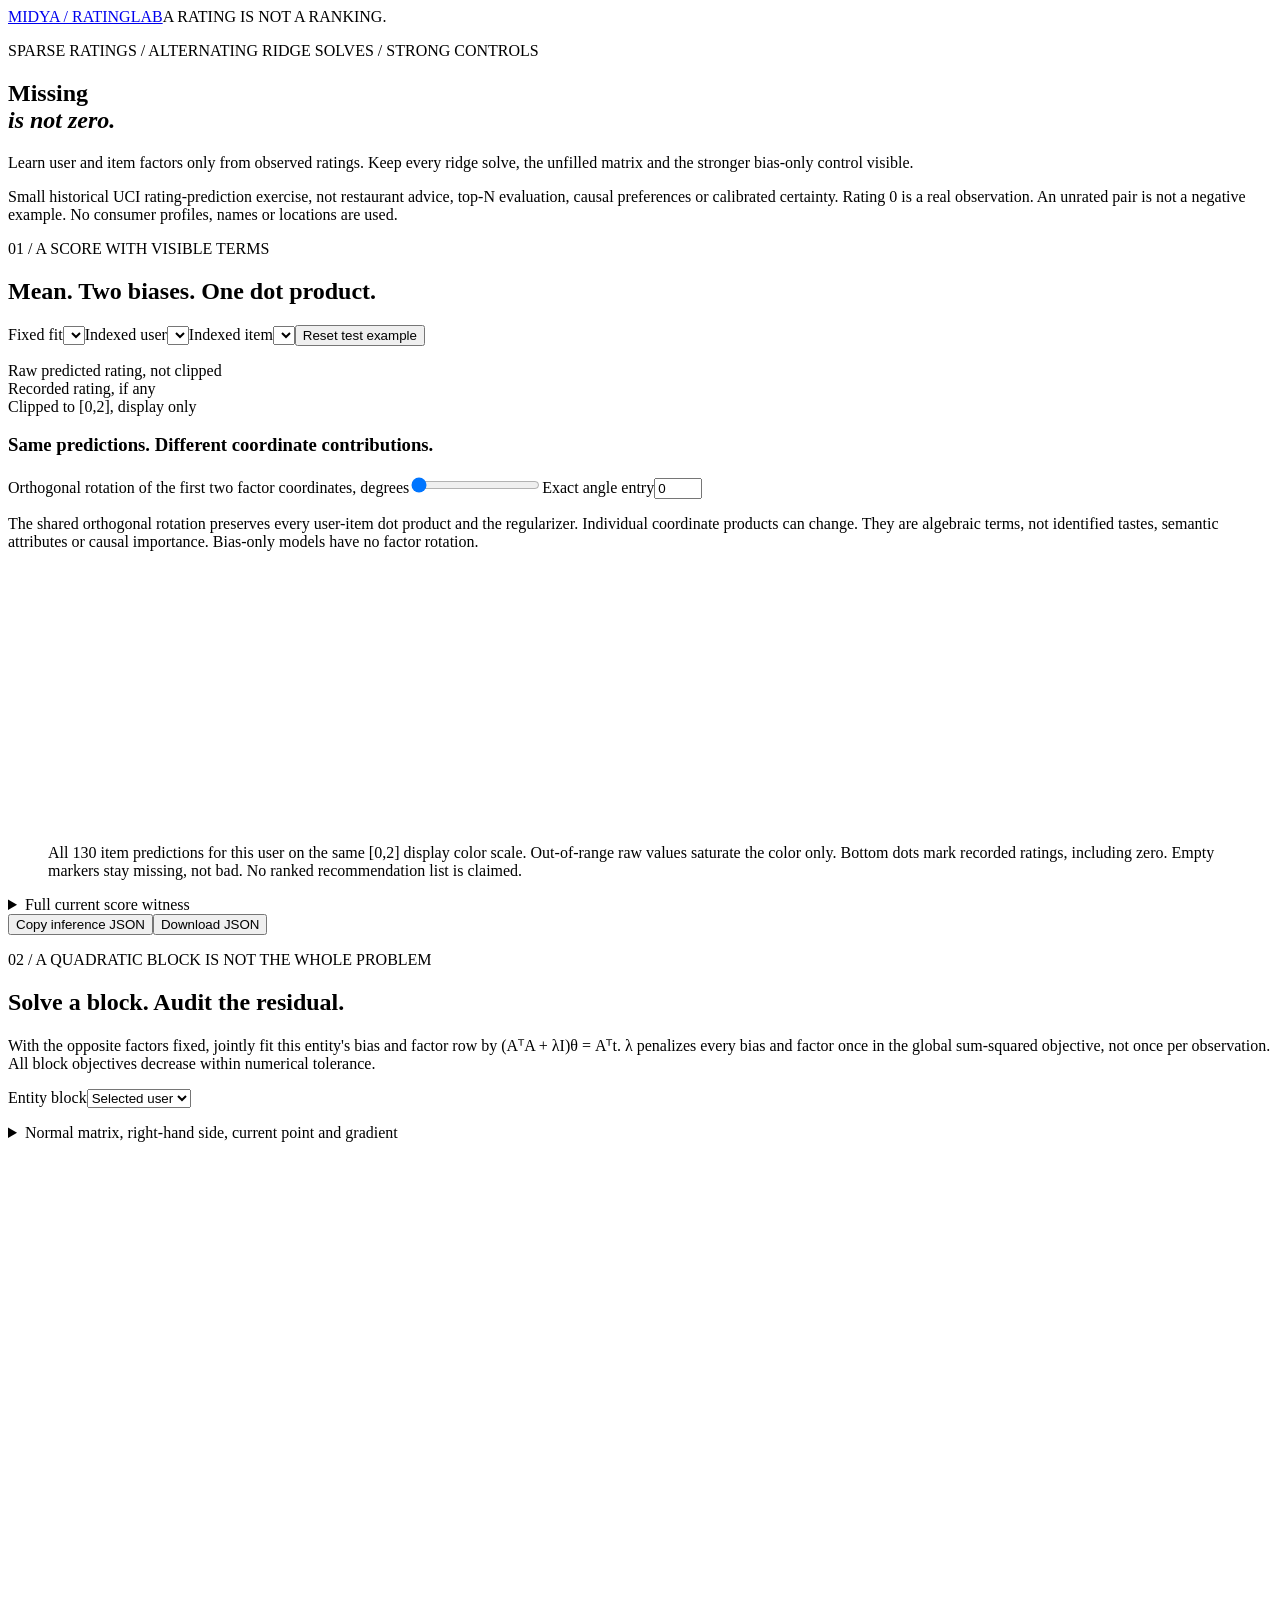
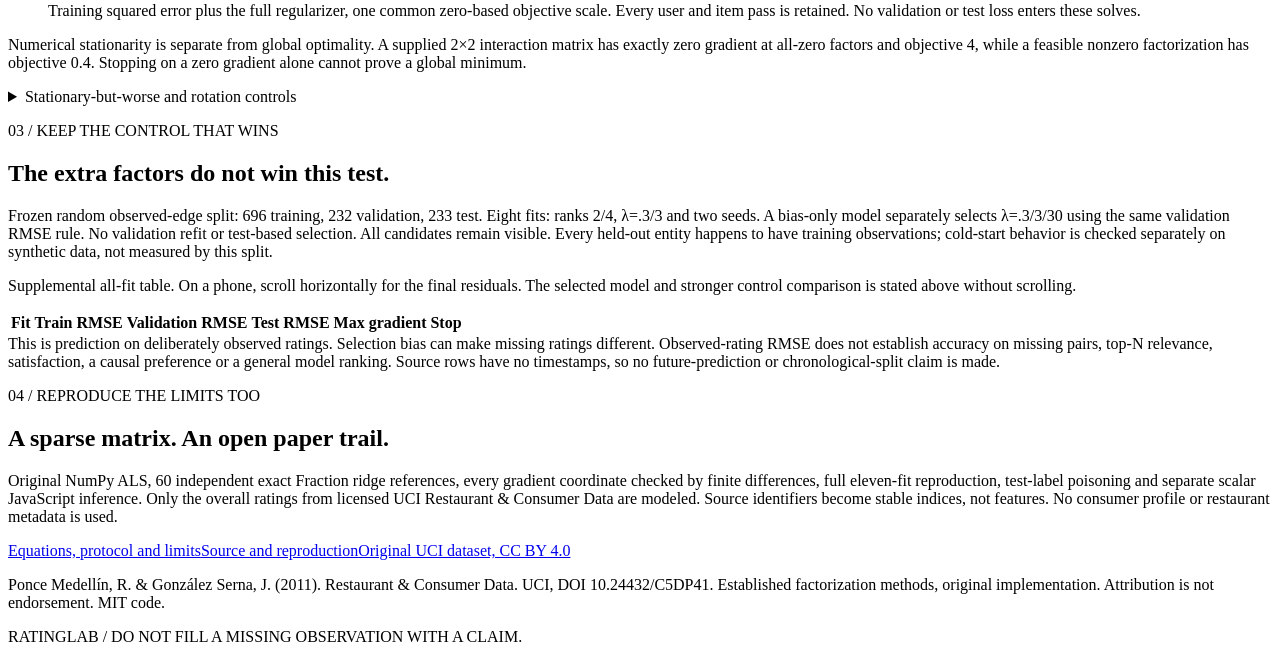
==== docs/index.html @ c246229a "Rename 27-index.html to index.html" ====
<!doctype html><html lang="en"><head><meta charset="utf-8"><meta name="viewport" content="width=device-width,initial-scale=1"><meta name="description" content="Observed-only explicit-rating factorization with exact ridge subproblems, visible residuals and a bias-only model that wins."><title>RatingLab - Missing is not zero.</title><link rel="stylesheet" href="style.css"></head><body><header><a href="https://github.com/midya8/ratinglab">MIDYA / RATINGLAB</a><span>A RATING IS NOT A RANKING.</span></header><main><section class="hero"><p class="eyebrow">SPARSE RATINGS / ALTERNATING RIDGE SOLVES / STRONG CONTROLS</p><h1>Missing<br><em>is not zero.</em></h1><p class="lede">Learn user and item factors only from observed ratings. Keep every ridge solve, the unfilled matrix and the stronger bias-only control visible.</p><aside>Small historical UCI rating-prediction exercise, not restaurant advice, top-N evaluation, causal preferences or calibrated certainty. Rating 0 is a real observation. An unrated pair is not a negative example. No consumer profiles, names or locations are used.</aside></section>
<section><p class="eyebrow">01 / A SCORE WITH VISIBLE TERMS</p><h2>Mean. Two biases. One dot product.</h2><div class="controls"><label>Fixed fit<select id="model"></select></label><label>Indexed user<select id="user"></select></label><label>Indexed item<select id="item"></select></label><button id="reset">Reset test example</button></div><p id="pair-state"></p><div class="stats"><div><strong id="score"></strong><span>Raw predicted rating, not clipped</span></div><div><strong id="observed"></strong><span>Recorded rating, if any</span></div><div><strong id="range"></strong><span>Clipped to [0,2], display only</span></div></div><div id="terms" class="terms"></div><p id="error" role="alert"></p><h3>Same predictions. Different coordinate contributions.</h3><label>Orthogonal rotation of the first two factor coordinates, degrees<input id="rotation" type="range" min="0" max="90" step="1" value="0"></label><label>Exact angle entry<input id="angle" type="number" min="0" max="90" step="1" value="0"></label><p id="rotation-state"></p><aside>The shared orthogonal rotation preserves every user-item dot product and the regularizer. Individual coordinate products can change. They are algebraic terms, not identified tastes, semantic attributes or causal importance. Bias-only models have no factor rotation.</aside><p id="row-summary" class="chart-summary"></p><figure><svg id="row" viewBox="0 0 780 180" role="img" aria-label="Selected user's 130 item scores and observed rating markers"></svg><figcaption>All 130 item predictions for this user on the same [0,2] display color scale. Out-of-range raw values saturate the color only. Bottom dots mark recorded ratings, including zero. Empty markers stay missing, not bad. No ranked recommendation list is claimed.</figcaption></figure><details><summary>Full current score witness</summary><pre id="witness"></pre></details><div class="controls"><button id="copy">Copy inference JSON</button><button id="download">Download JSON</button></div><p id="copy-status" aria-live="polite"></p></section>
<section><p class="eyebrow">02 / A QUADRATIC BLOCK IS NOT THE WHOLE PROBLEM</p><h2>Solve a block. Audit the residual.</h2><p>With the opposite factors fixed, jointly fit this entity's bias and factor row by (AᵀA + λI)θ = Aᵀt. λ penalizes every bias and factor once in the global sum-squared objective, not once per observation. All block objectives decrease within numerical tolerance.</p><label>Entity block<select id="side"><option value="user">Selected user</option><option value="item">Selected item</option></select></label><p id="normal-state"></p><details><summary>Normal matrix, right-hand side, current point and gradient</summary><pre id="normal"></pre></details><p id="history-summary" class="chart-summary"></p><figure><svg id="history" viewBox="0 0 780 290" role="img" aria-label="Full training objective after every user and item pass"></svg><figcaption>Training squared error plus the full regularizer, one common zero-based objective scale. Every user and item pass is retained. No validation or test loss enters these solves.</figcaption></figure><aside id="status"></aside><p>Numerical stationarity is separate from global optimality. A supplied 2×2 interaction matrix has exactly zero gradient at all-zero factors and objective 4, while a feasible nonzero factorization has objective 0.4. Stopping on a zero gradient alone cannot prove a global minimum.</p><details><summary>Stationary-but-worse and rotation controls</summary><pre id="controls"></pre></details></section>
<section><p class="eyebrow">03 / KEEP THE CONTROL THAT WINS</p><h2>The extra factors do not win this test.</h2><p id="comparison"></p><p>Frozen random observed-edge split: 696 training, 232 validation, 233 test. Eight fits: ranks 2/4, λ=.3/3 and two seeds. A bias-only model separately selects λ=.3/3/30 using the same validation RMSE rule. No validation refit or test-based selection. All candidates remain visible. Every held-out entity happens to have training observations; cold-start behavior is checked separately on synthetic data, not measured by this split.</p><p class="caption">Supplemental all-fit table. On a phone, scroll horizontally for the final residuals. The selected model and stronger control comparison is stated above without scrolling.</p><div class="table-wrap" tabindex="0" role="region" aria-label="All eleven fits, horizontally scrollable"><table><thead><tr><th>Fit</th><th>Train RMSE</th><th>Validation RMSE</th><th>Test RMSE</th><th>Max gradient</th><th>Stop</th></tr></thead><tbody id="results"></tbody></table></div><aside>This is prediction on deliberately observed ratings. Selection bias can make missing ratings different. Observed-rating RMSE does not establish accuracy on missing pairs, top-N relevance, satisfaction, a causal preference or a general model ranking. Source rows have no timestamps, so no future-prediction or chronological-split claim is made.</aside></section>
<section><p class="eyebrow">04 / REPRODUCE THE LIMITS TOO</p><h2>A sparse matrix. An open paper trail.</h2><p>Original NumPy ALS, 60 independent exact Fraction ridge references, every gradient coordinate checked by finite differences, full eleven-fit reproduction, test-label poisoning and separate scalar JavaScript inference. Only the overall ratings from licensed UCI Restaurant & Consumer Data are modeled. Source identifiers become stable indices, not features. No consumer profile or restaurant metadata is used.</p><nav><a href="https://github.com/midya8/ratinglab/blob/main/METHOD.md">Equations, protocol and limits</a><a href="https://github.com/midya8/ratinglab">Source and reproduction</a><a href="https://archive.ics.uci.edu/dataset/232/restaurant+consumer+data">Original UCI dataset, CC BY 4.0</a></nav><p class="caption">Ponce Medellín, R. & González Serna, J. (2011). Restaurant & Consumer Data. UCI, DOI 10.24432/C5DP41. Established factorization methods, original implementation. Attribution is not endorsement. MIT code.</p></section></main><footer>RATINGLAB / DO NOT FILL A MISSING OBSERVATION WITH A CLAIM.</footer><script src="data.js"></script><script src="inference.js"></script><script src="app.js"></script></body></html>
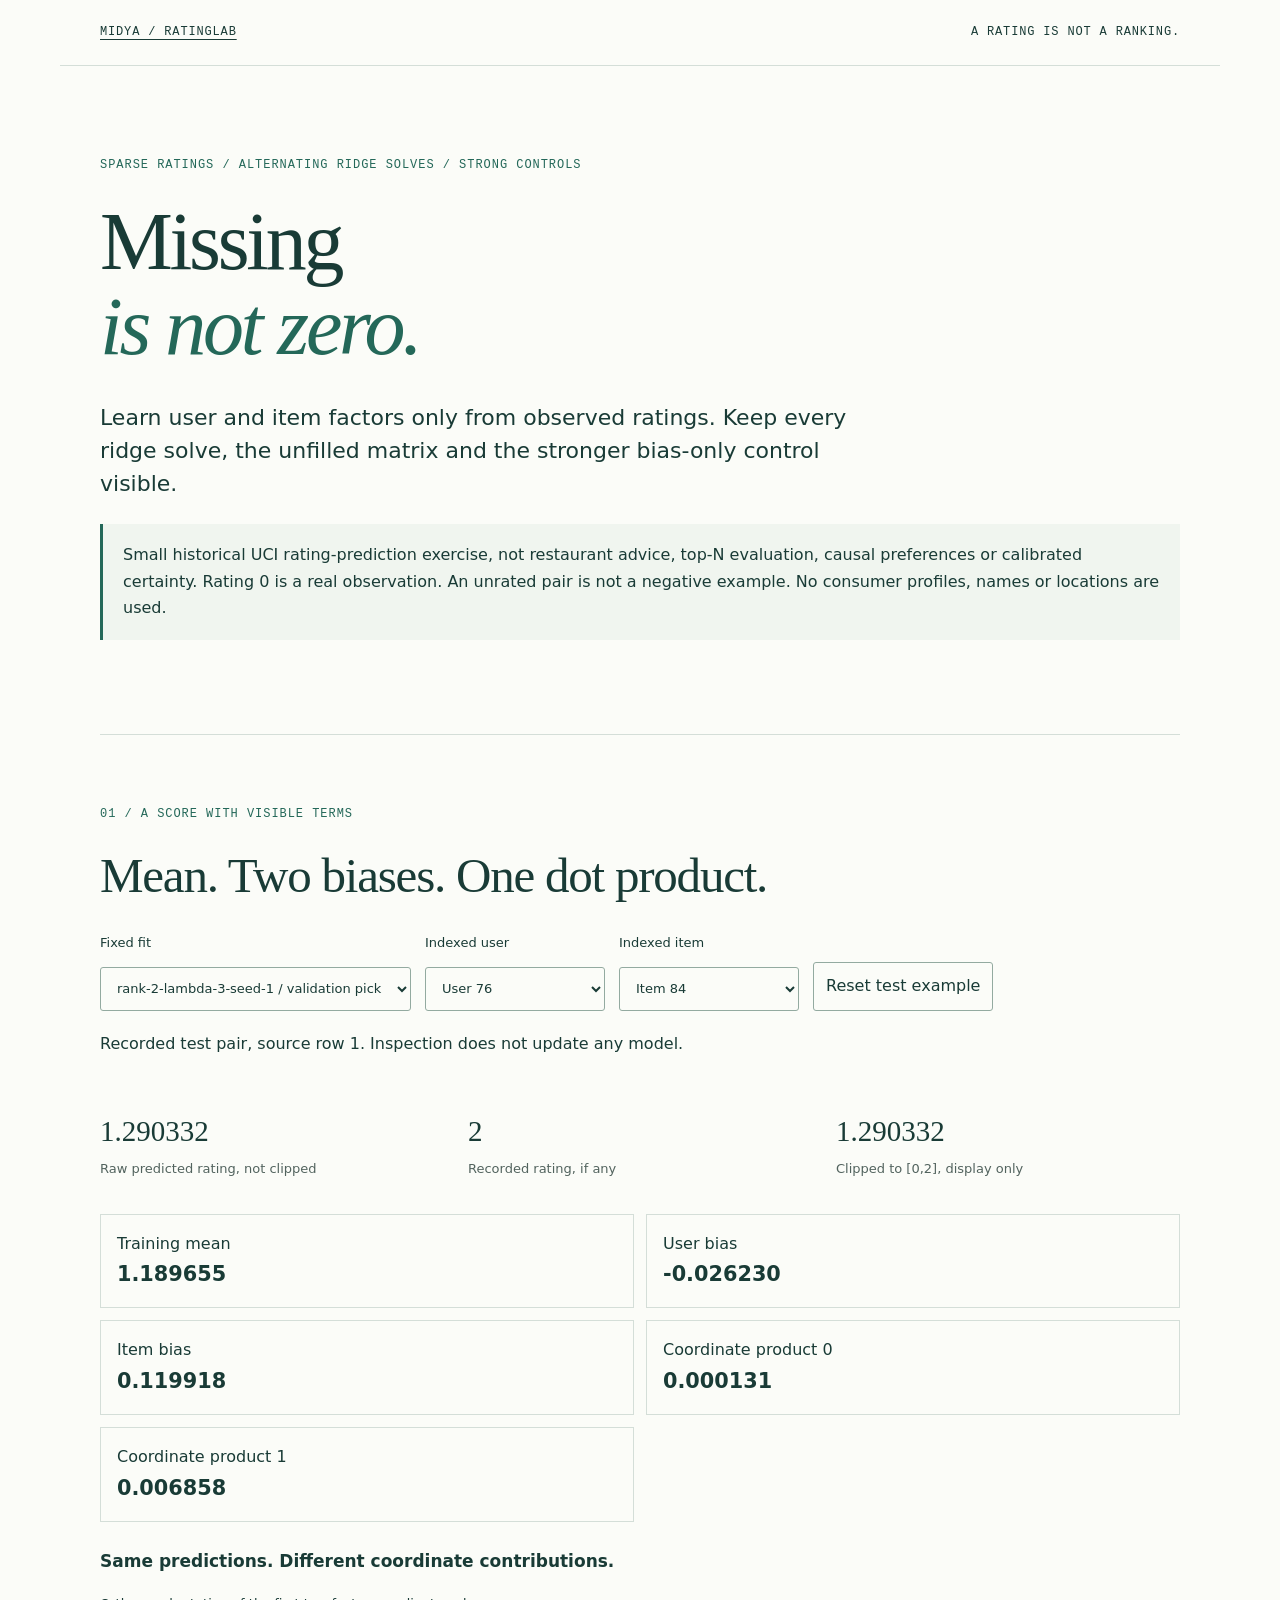
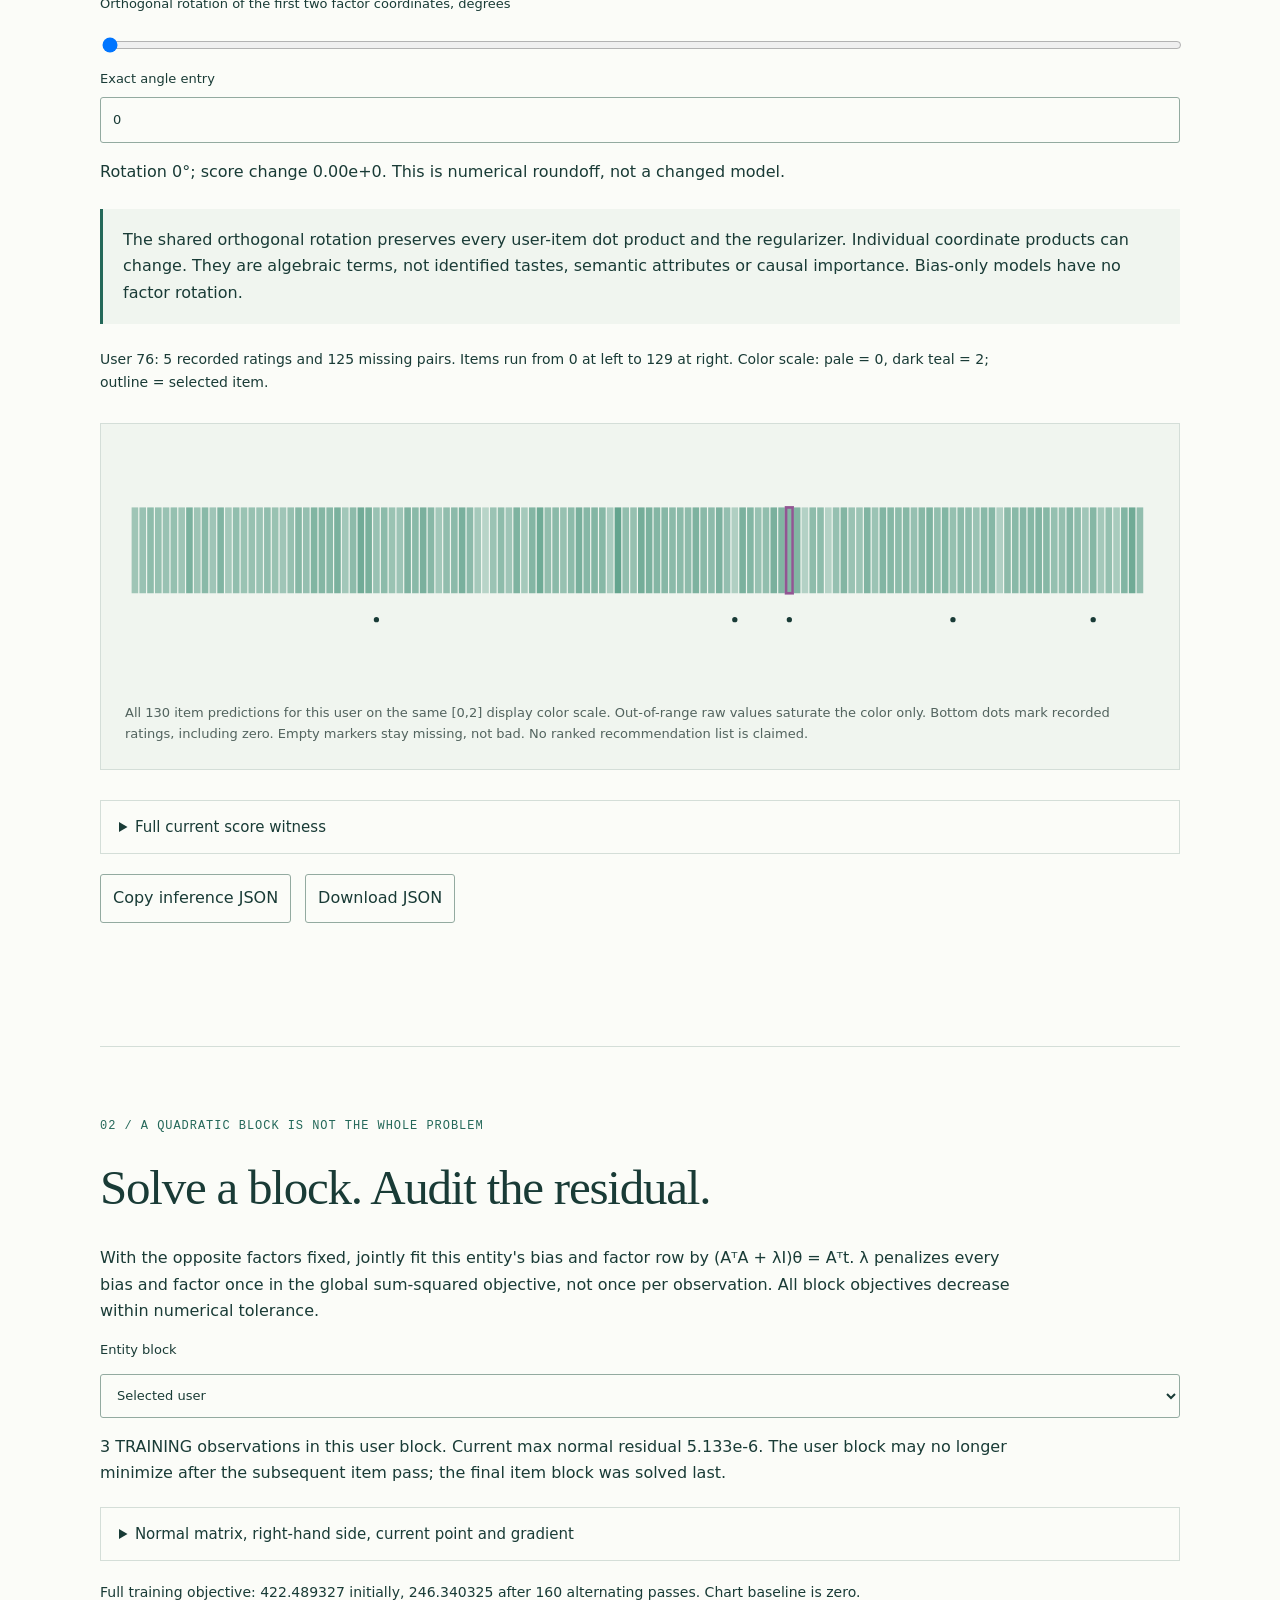
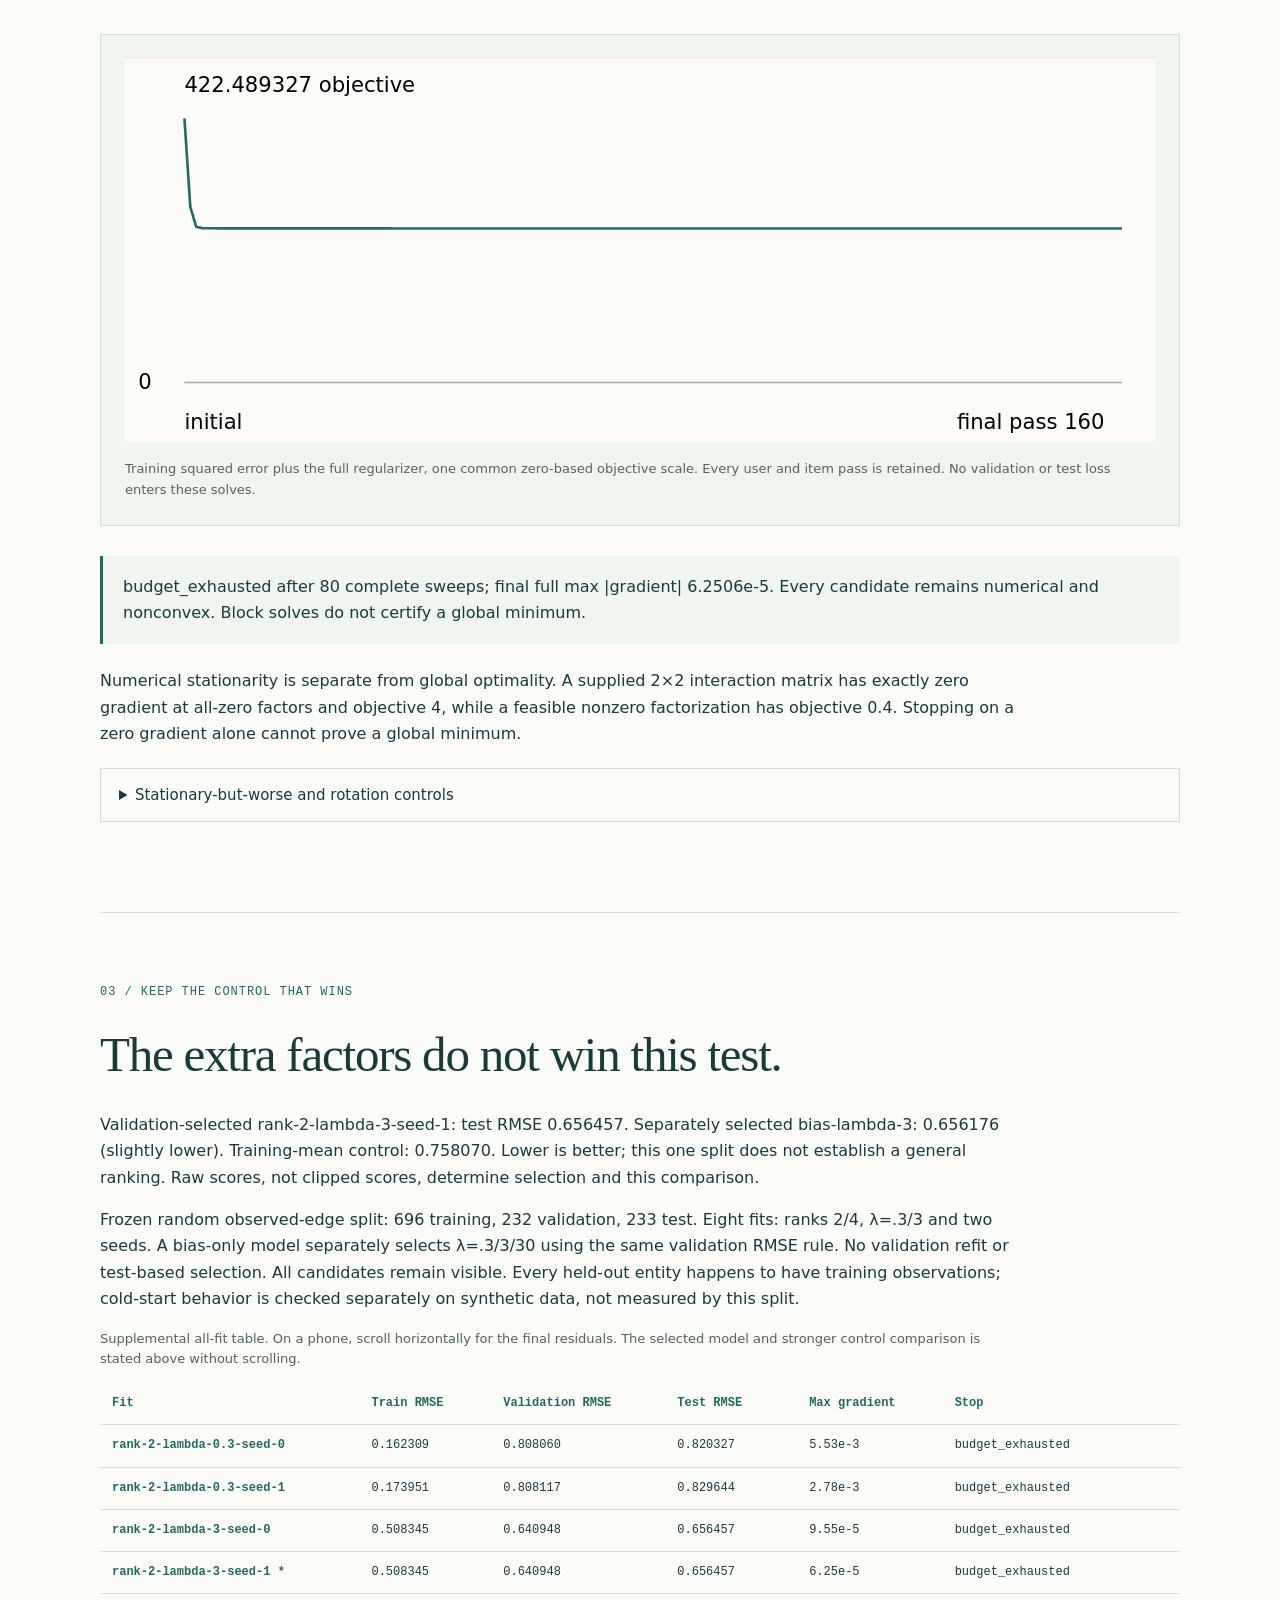
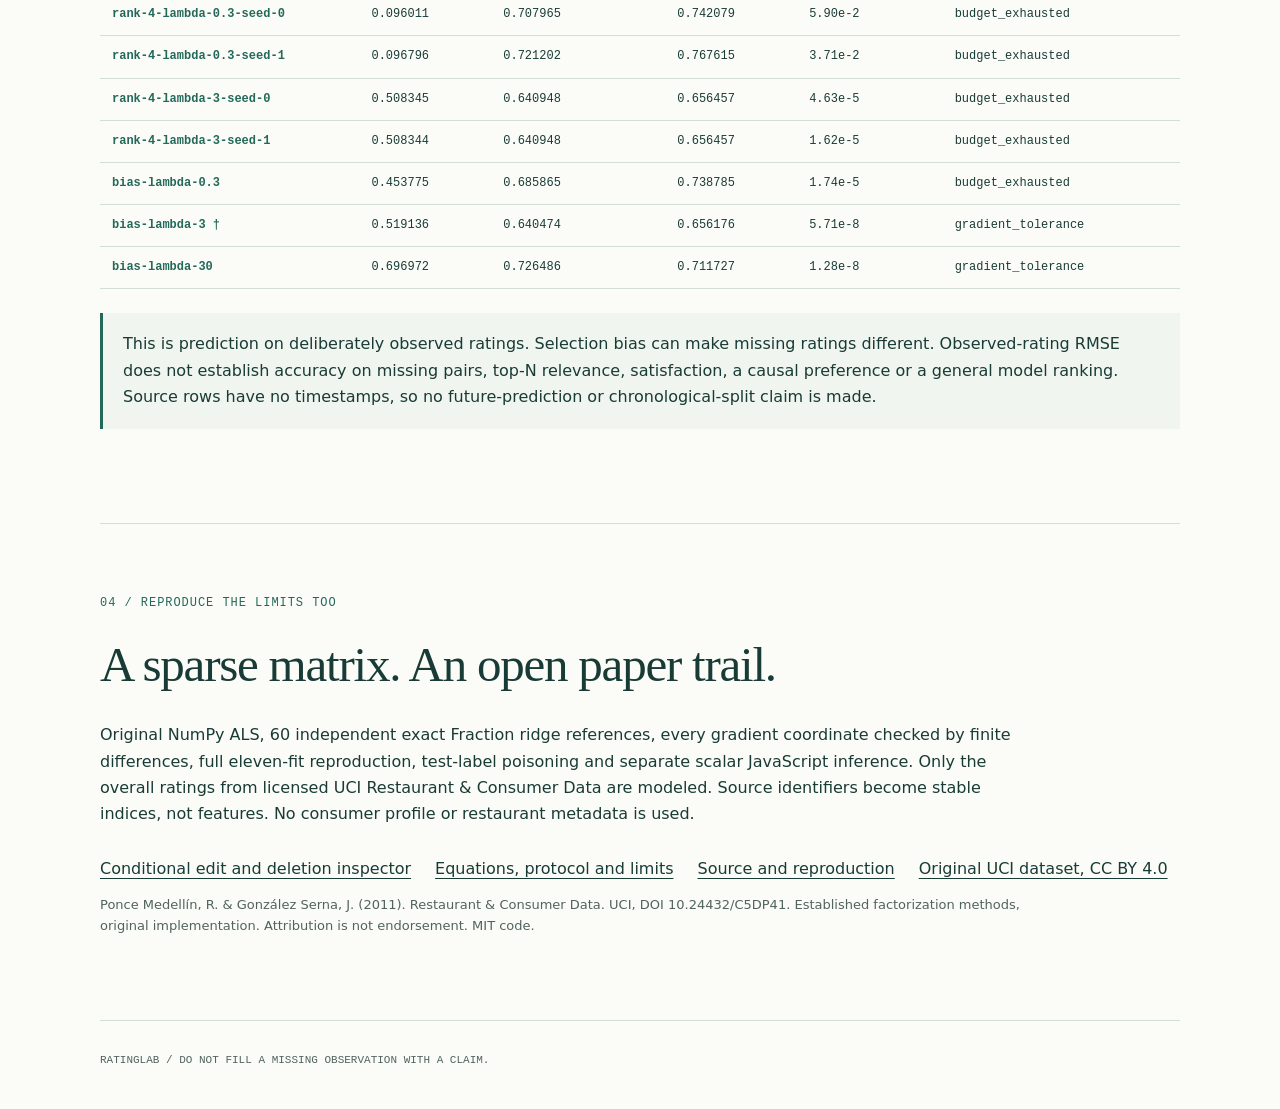
==== commit f4588d39: "Update index.html" ====
--- a/docs/index.html
+++ b/docs/index.html
@@ -2,4 +2,4 @@
 <section><p class="eyebrow">01 / A SCORE WITH VISIBLE TERMS</p><h2>Mean. Two biases. One dot product.</h2><div class="controls"><label>Fixed fit<select id="model"></select></label><label>Indexed user<select id="user"></select></label><label>Indexed item<select id="item"></select></label><button id="reset">Reset test example</button></div><p id="pair-state"></p><div class="stats"><div><strong id="score"></strong><span>Raw predicted rating, not clipped</span></div><div><strong id="observed"></strong><span>Recorded rating, if any</span></div><div><strong id="range"></strong><span>Clipped to [0,2], display only</span></div></div><div id="terms" class="terms"></div><p id="error" role="alert"></p><h3>Same predictions. Different coordinate contributions.</h3><label>Orthogonal rotation of the first two factor coordinates, degrees<input id="rotation" type="range" min="0" max="90" step="1" value="0"></label><label>Exact angle entry<input id="angle" type="number" min="0" max="90" step="1" value="0"></label><p id="rotation-state"></p><aside>The shared orthogonal rotation preserves every user-item dot product and the regularizer. Individual coordinate products can change. They are algebraic terms, not identified tastes, semantic attributes or causal importance. Bias-only models have no factor rotation.</aside><p id="row-summary" class="chart-summary"></p><figure><svg id="row" viewBox="0 0 780 180" role="img" aria-label="Selected user's 130 item scores and observed rating markers"></svg><figcaption>All 130 item predictions for this user on the same [0,2] display color scale. Out-of-range raw values saturate the color only. Bottom dots mark recorded ratings, including zero. Empty markers stay missing, not bad. No ranked recommendation list is claimed.</figcaption></figure><details><summary>Full current score witness</summary><pre id="witness"></pre></details><div class="controls"><button id="copy">Copy inference JSON</button><button id="download">Download JSON</button></div><p id="copy-status" aria-live="polite"></p></section>
 <section><p class="eyebrow">02 / A QUADRATIC BLOCK IS NOT THE WHOLE PROBLEM</p><h2>Solve a block. Audit the residual.</h2><p>With the opposite factors fixed, jointly fit this entity's bias and factor row by (AᵀA + λI)θ = Aᵀt. λ penalizes every bias and factor once in the global sum-squared objective, not once per observation. All block objectives decrease within numerical tolerance.</p><label>Entity block<select id="side"><option value="user">Selected user</option><option value="item">Selected item</option></select></label><p id="normal-state"></p><details><summary>Normal matrix, right-hand side, current point and gradient</summary><pre id="normal"></pre></details><p id="history-summary" class="chart-summary"></p><figure><svg id="history" viewBox="0 0 780 290" role="img" aria-label="Full training objective after every user and item pass"></svg><figcaption>Training squared error plus the full regularizer, one common zero-based objective scale. Every user and item pass is retained. No validation or test loss enters these solves.</figcaption></figure><aside id="status"></aside><p>Numerical stationarity is separate from global optimality. A supplied 2×2 interaction matrix has exactly zero gradient at all-zero factors and objective 4, while a feasible nonzero factorization has objective 0.4. Stopping on a zero gradient alone cannot prove a global minimum.</p><details><summary>Stationary-but-worse and rotation controls</summary><pre id="controls"></pre></details></section>
 <section><p class="eyebrow">03 / KEEP THE CONTROL THAT WINS</p><h2>The extra factors do not win this test.</h2><p id="comparison"></p><p>Frozen random observed-edge split: 696 training, 232 validation, 233 test. Eight fits: ranks 2/4, λ=.3/3 and two seeds. A bias-only model separately selects λ=.3/3/30 using the same validation RMSE rule. No validation refit or test-based selection. All candidates remain visible. Every held-out entity happens to have training observations; cold-start behavior is checked separately on synthetic data, not measured by this split.</p><p class="caption">Supplemental all-fit table. On a phone, scroll horizontally for the final residuals. The selected model and stronger control comparison is stated above without scrolling.</p><div class="table-wrap" tabindex="0" role="region" aria-label="All eleven fits, horizontally scrollable"><table><thead><tr><th>Fit</th><th>Train RMSE</th><th>Validation RMSE</th><th>Test RMSE</th><th>Max gradient</th><th>Stop</th></tr></thead><tbody id="results"></tbody></table></div><aside>This is prediction on deliberately observed ratings. Selection bias can make missing ratings different. Observed-rating RMSE does not establish accuracy on missing pairs, top-N relevance, satisfaction, a causal preference or a general model ranking. Source rows have no timestamps, so no future-prediction or chronological-split claim is made.</aside></section>
-<section><p class="eyebrow">04 / REPRODUCE THE LIMITS TOO</p><h2>A sparse matrix. An open paper trail.</h2><p>Original NumPy ALS, 60 independent exact Fraction ridge references, every gradient coordinate checked by finite differences, full eleven-fit reproduction, test-label poisoning and separate scalar JavaScript inference. Only the overall ratings from licensed UCI Restaurant & Consumer Data are modeled. Source identifiers become stable indices, not features. No consumer profile or restaurant metadata is used.</p><nav><a href="https://github.com/midya8/ratinglab/blob/main/METHOD.md">Equations, protocol and limits</a><a href="https://github.com/midya8/ratinglab">Source and reproduction</a><a href="https://archive.ics.uci.edu/dataset/232/restaurant+consumer+data">Original UCI dataset, CC BY 4.0</a></nav><p class="caption">Ponce Medellín, R. & González Serna, J. (2011). Restaurant & Consumer Data. UCI, DOI 10.24432/C5DP41. Established factorization methods, original implementation. Attribution is not endorsement. MIT code.</p></section></main><footer>RATINGLAB / DO NOT FILL A MISSING OBSERVATION WITH A CLAIM.</footer><script src="data.js"></script><script src="inference.js"></script><script src="app.js"></script></body></html>
+<section><p class="eyebrow">04 / REPRODUCE THE LIMITS TOO</p><h2>A sparse matrix. An open paper trail.</h2><p>Original NumPy ALS, 60 independent exact Fraction ridge references, every gradient coordinate checked by finite differences, full eleven-fit reproduction, test-label poisoning and separate scalar JavaScript inference. Only the overall ratings from licensed UCI Restaurant & Consumer Data are modeled. Source identifiers become stable indices, not features. No consumer profile or restaurant metadata is used.</p><nav><a href="influence.html">Conditional edit and deletion inspector</a><a href="https://github.com/midya8/ratinglab/blob/main/METHOD.md">Equations, protocol and limits</a><a href="https://github.com/midya8/ratinglab">Source and reproduction</a><a href="https://archive.ics.uci.edu/dataset/232/restaurant+consumer+data">Original UCI dataset, CC BY 4.0</a></nav><p class="caption">Ponce Medellín, R. & González Serna, J. (2011). Restaurant & Consumer Data. UCI, DOI 10.24432/C5DP41. Established factorization methods, original implementation. Attribution is not endorsement. MIT code.</p></section></main><footer>RATINGLAB / DO NOT FILL A MISSING OBSERVATION WITH A CLAIM.</footer><script src="data.js"></script><script src="inference.js"></script><script src="app.js"></script></body></html>
--- a/docs/style.css
+++ b/docs/style.css
@@ -0,0 +1,8 @@
+:root{color-scheme:light;--ink:#193b36;--muted:#52635e;--rule:#d4ded8;--accent:#246859;--paper:#fbfcf8;--panel:#f0f5ef;--error:#a32432}*{box-sizing:border-box}body{margin:0;background:var(--paper);color:var(--ink);font:16px/1.65 system-ui,-apple-system,Segoe UI,sans-serif}header,main,footer{max-width:1160px;margin:auto;padding:0 40px}header{padding-top:24px;padding-bottom:24px;display:flex;justify-content:space-between;gap:24px;border-bottom:1px solid var(--rule);font:12px/1.4 ui-monospace,monospace;letter-spacing:.07em}a{color:inherit;text-underline-offset:4px}a:hover{color:var(--accent)}section{padding:70px 0;border-bottom:1px solid var(--rule)}.hero{padding-top:90px}.eyebrow{font:12px/1.6 ui-monospace,monospace;letter-spacing:.08em;color:var(--accent);margin:0 0 24px}h1{font:clamp(48px,6.4vw,82px)/1.04 Georgia,serif;letter-spacing:-.04em;margin:0 0 32px;max-width:950px}h1 em{font-weight:normal;color:var(--accent)}h2{font:clamp(32px,4vw,49px)/1.13 Georgia,serif;letter-spacing:-.025em;margin:0 0 30px}h3{font-size:17px;line-height:1.4;margin:0 0 20px}.lede{font-size:22px;line-height:1.5;max-width:760px}p{max-width:920px}.muted,.caption{color:var(--muted)}.caption{font-size:13px;line-height:1.6}.facts{display:grid;grid-template-columns:repeat(3,minmax(0,1fr));gap:24px;margin:40px 0}.facts strong{display:block;font:30px/1.25 Georgia,serif;overflow-wrap:anywhere}.facts span{display:block;font-size:13px;color:var(--muted);margin-top:6px}.callout{background:var(--panel);border-left:3px solid var(--accent);padding:15px 18px;max-width:none}.toolbar{display:flex;gap:16px;align-items:end;flex-wrap:wrap;margin:28px 0 12px}label{display:block;font-size:13px;line-height:1.5}input,select,button,summary{font:inherit}input[type=number],select,button{min-height:46px;border:1px solid #93aaa0;border-radius:3px;background:transparent;color:var(--ink);padding:10px 12px;max-width:100%}select{display:block;margin-top:6px;min-width:160px}button{cursor:pointer;font-size:14px}button:hover{background:#e1ece3}button:focus-visible,select:focus-visible,input:focus-visible,summary:focus-visible{outline:3px solid #ae6f9e;outline-offset:3px}.workspace{display:grid;grid-template-columns:1.1fr 1fr;gap:22px;align-items:start;margin:24px 0}.panel{background:var(--panel);padding:24px;min-width:0;border:1px solid var(--rule)}svg{display:block;width:100%;height:auto;overflow:hidden}#scatter{background:#fbfcf8;border:1px solid var(--rule)}.metrics{display:grid;grid-template-columns:1fr 1fr;gap:20px;margin:20px 0 28px}.metrics span{display:block;font-size:12px;color:var(--muted)}.metrics strong{font:28px/1.5 Georgia,serif}.posterior{margin:16px 0}.posterior-head{display:flex;justify-content:space-between;gap:20px}.posterior .bar{height:9px;background:#d7e2d7;margin:6px 0}.posterior .bar span{display:block;height:100%}.posterior p{margin:3px 0}.button-row{display:flex;gap:12px;flex-wrap:wrap}details{border:1px solid var(--rule);margin:20px 0;padding:0 18px}summary{cursor:pointer;min-height:56px;display:list-item;align-content:center;font-size:15px;padding:14px 0}details[open]{padding-bottom:20px}#features{display:grid;grid-template-columns:repeat(2,minmax(0,1fr));gap:24px}#features .feature{display:grid;grid-template-columns:minmax(0,1fr) 105px;gap:10px;align-items:center}#features label{min-height:40px;align-content:center;font-size:14px}#features input[type=number]{width:100%;font-size:14px}#features input[type=range]{grid-column:1/-1;width:100%;accent-color:var(--accent);min-height:44px;margin:0;cursor:pointer}.cards{display:grid;grid-template-columns:repeat(2,minmax(0,1fr));gap:18px;margin:24px 0}.card{padding:22px;border:1px solid var(--rule);min-width:0}.card.pick{border:2px solid var(--accent)}.card .badge{font:11px/1.5 ui-monospace,monospace;color:var(--accent);letter-spacing:.04em}.card h3{margin:10px 0 15px}.score-row{display:flex;justify-content:space-between;gap:20px;font-size:14px;margin:6px 0}.score-row strong{font-family:ui-monospace,monospace;font-weight:500}.card p{font-size:14px}.table-scroll{overflow-x:auto}.table-scroll:focus{outline:2px solid var(--accent)}table{border-collapse:collapse;width:100%;font:12px/1.6 ui-monospace,monospace;min-width:700px}td,th{text-align:left;padding:11px 12px;border-bottom:1px solid var(--rule)}th{color:var(--accent)}pre{white-space:pre-wrap;word-break:break-all;font:12px/1.6 ui-monospace,monospace;max-height:500px;overflow:auto;padding:15px;background:var(--panel)}#error{color:var(--error);font-weight:600}nav{display:flex;gap:25px;flex-wrap:wrap;margin:28px 0 0}footer{padding-top:30px;padding-bottom:40px;font:11px/1.7 ui-monospace,monospace;color:var(--muted)}#copy-status{font-size:13px;min-height:20px}#controls{grid-template-columns:repeat(3,minmax(0,1fr))}#controls .score-row{font-size:12px}#history{background:#fbfcf8}#history-range{margin:12px 0 0}@media(max-width:760px){header,main,footer{padding-left:22px;padding-right:22px}header span{display:none}section{padding:48px 0}.hero{padding-top:58px}h1{font-size:51px}.lede{font-size:19px}.facts{gap:18px;grid-template-columns:1fr}.facts>div{display:flex;gap:18px;align-items:baseline;flex-wrap:wrap}.facts strong{font-size:27px}.facts span{font-size:13px}.workspace{grid-template-columns:1fr}.panel{padding:18px}.toolbar label{width:100%}select{width:100%;min-width:0}.toolbar button{flex:1}.cards,#controls{grid-template-columns:1fr}#features{grid-template-columns:1fr;gap:22px}.metrics{gap:14px}.metrics strong{font-size:25px}.callout{padding:14px}nav{display:grid;gap:14px}.card{padding:20px}.score-row{gap:15px}body{font-size:15px}.caption{font-size:13px}}
+#terms{display:grid;grid-template-columns:repeat(2,minmax(0,1fr));gap:12px}.term{padding:14px;border:1px solid var(--line);overflow-wrap:anywhere}.term b{display:block;margin:8px 0;font-family:monospace}.term .track{height:7px;background:#edf2ed;position:relative}.term .bar{height:7px;position:absolute;background:#286b5b}.term .bar.negative{background:#925593}.term small{display:block}.selected{background:#edf4ed}.table-wrap{overflow-x:auto}#slice{width:100%;height:auto}#error:empty{display:none}#state{overflow-wrap:anywhere}svg text{font-family:system-ui,sans-serif}nav{display:flex;flex-wrap:wrap;gap:24px}@media(max-width:650px){#terms{grid-template-columns:1fr}}
+.controls{display:flex;flex-wrap:wrap;gap:14px;align-items:end;margin:20px 0}.controls label{min-width:180px}label{display:flex;flex-direction:column;gap:8px;font-size:13px}aside{background:var(--panel);border-left:3px solid var(--accent);padding:18px 20px;margin:24px 0}.stats{display:grid;grid-template-columns:repeat(3,minmax(0,1fr));gap:24px;margin:34px 0}.stats strong{display:block;font:29px/1.3 Georgia,serif;overflow-wrap:anywhere}.stats span{display:block;font-size:13px;color:var(--muted);margin-top:8px}.feature-grid{display:grid;grid-template-columns:repeat(3,minmax(0,1fr));gap:18px;margin-top:22px}.feature-grid label{min-width:0}.feature-grid input{width:100%;min-width:0}.term{border-color:var(--rule)}#error{color:var(--error)}figure{margin:30px 0;padding:24px;background:var(--panel);border:1px solid var(--rule)}figcaption{font-size:13px;color:var(--muted);margin-top:16px}#history{width:100%;height:auto}td{white-space:normal;overflow-wrap:anywhere}#results tr td:first-child{min-width:110px}#results tr td:last-child{min-width:180px}pre{max-height:520px;overflow:auto}button,select,input,summary{min-height:44px}input[type=range]{padding:0}button,select,input{font:inherit}button{cursor:pointer}select{max-width:100%}@media(max-width:650px){.stats{grid-template-columns:1fr}.feature-grid{grid-template-columns:1fr}figure{padding:12px}.controls label,.controls button{width:100%}header span{display:none}}
+
+.term{border:1px solid var(--rule)}
+#rotation{width:100%;min-height:44px}#row{width:100%;height:auto}.normal-wrap{overflow:auto}table{min-width:700px}#normal-table{min-width:0}pre{max-height:28rem;overflow:auto;white-space:pre-wrap;overflow-wrap:anywhere}.terms{display:grid;grid-template-columns:1fr 1fr;gap:1rem}.term{padding:1rem;border:1px solid var(--rule)}.term strong{display:block;font-size:1.3rem}#pair-state{min-height:3rem}#error{color:#913c4d}@media(max-width:650px){.terms{grid-template-columns:1fr}.stats{grid-template-columns:1fr}.controls{align-items:stretch}.controls label{width:100%}}button,select,summary,input{min-height:44px}
+
+#results td:nth-child(2),#results td:nth-child(3),#results td:nth-child(4){white-space:nowrap;overflow-wrap:normal;min-width:100px}#terms{margin-bottom:28px}.chart-summary{font-size:14px;line-height:1.6}
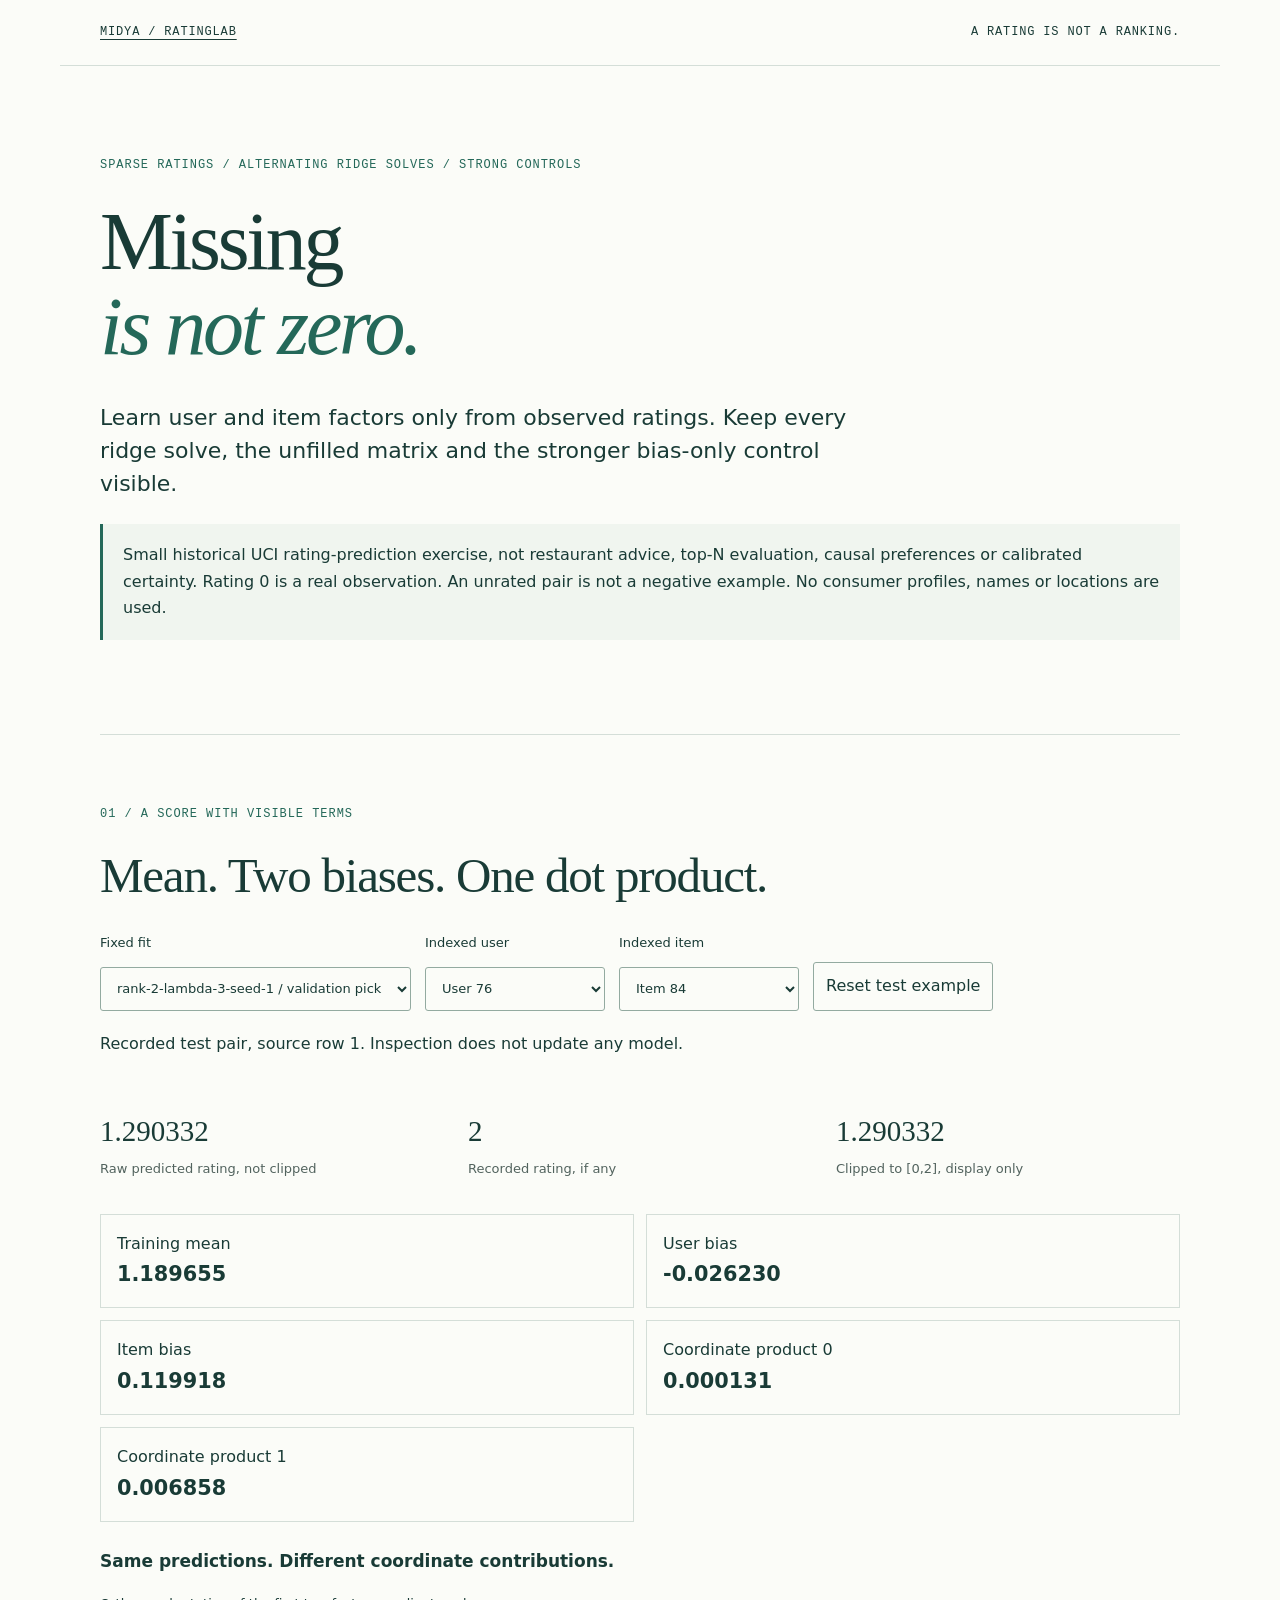
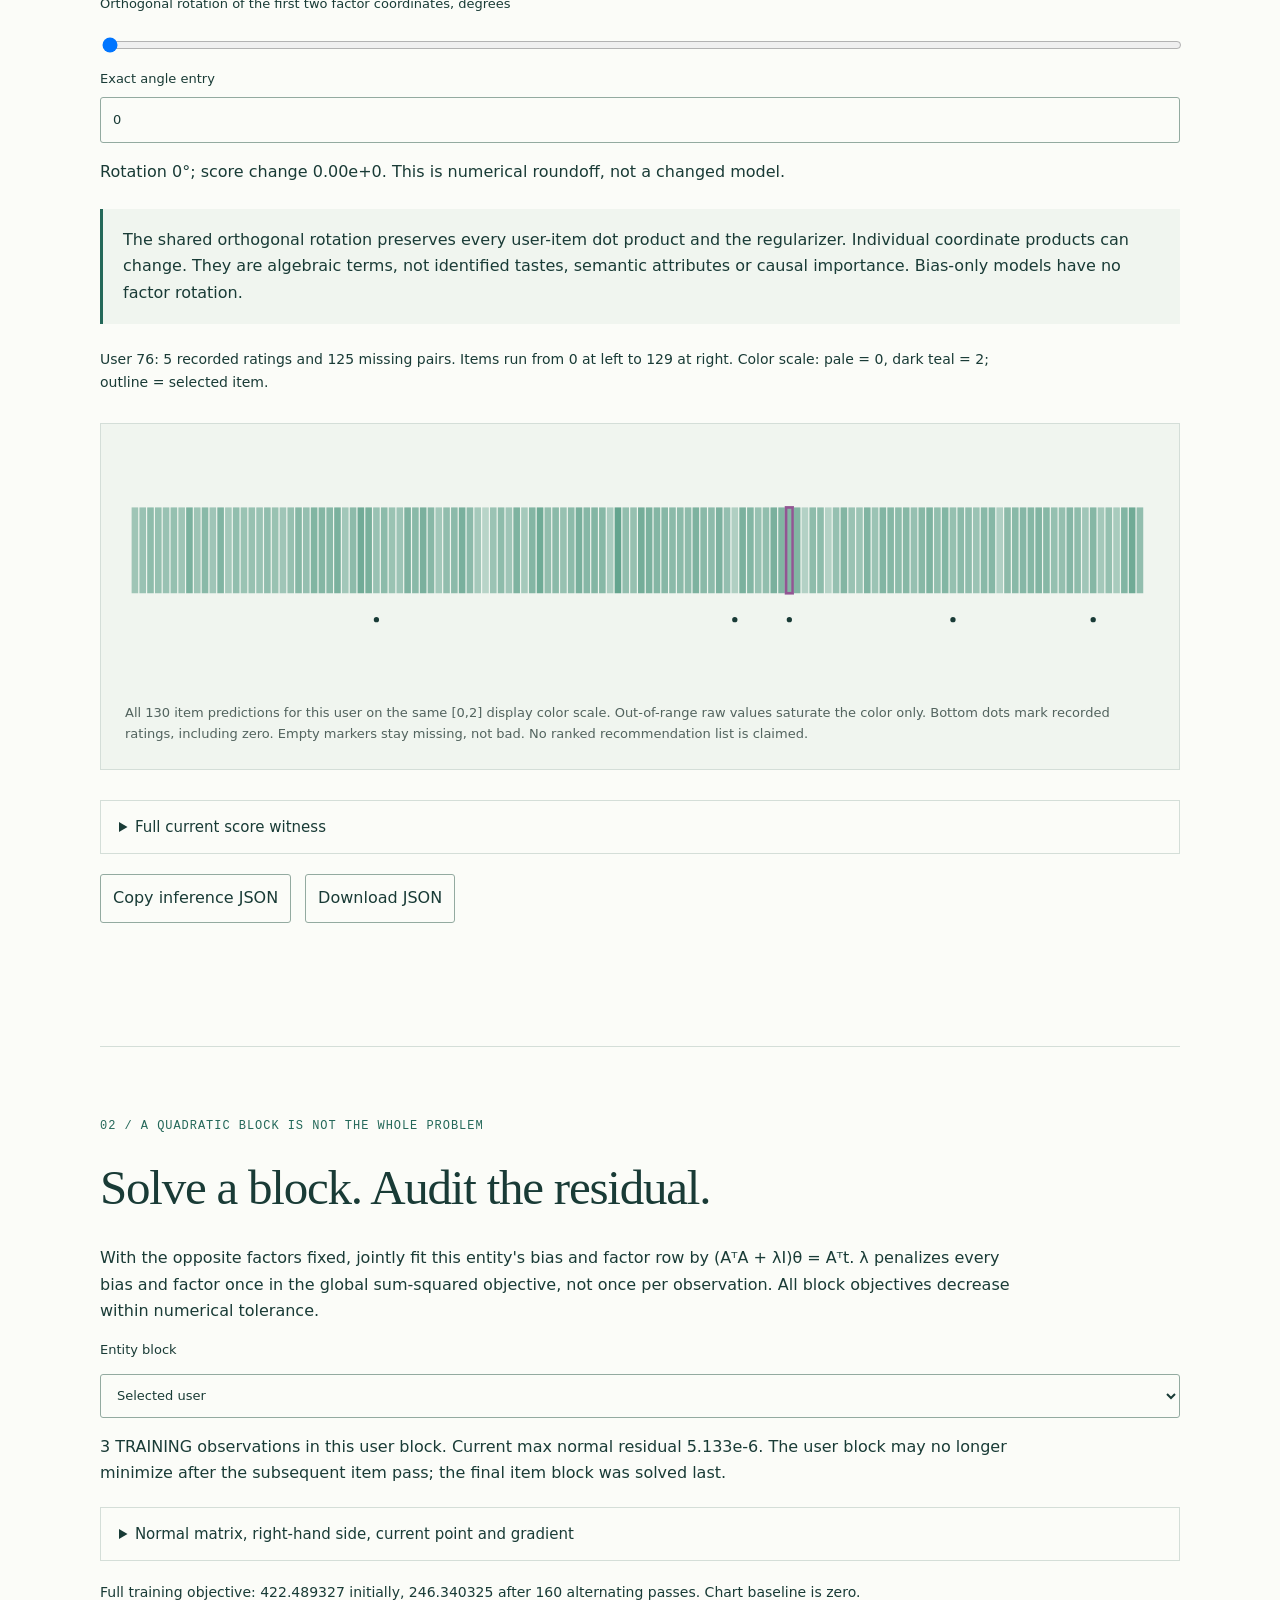
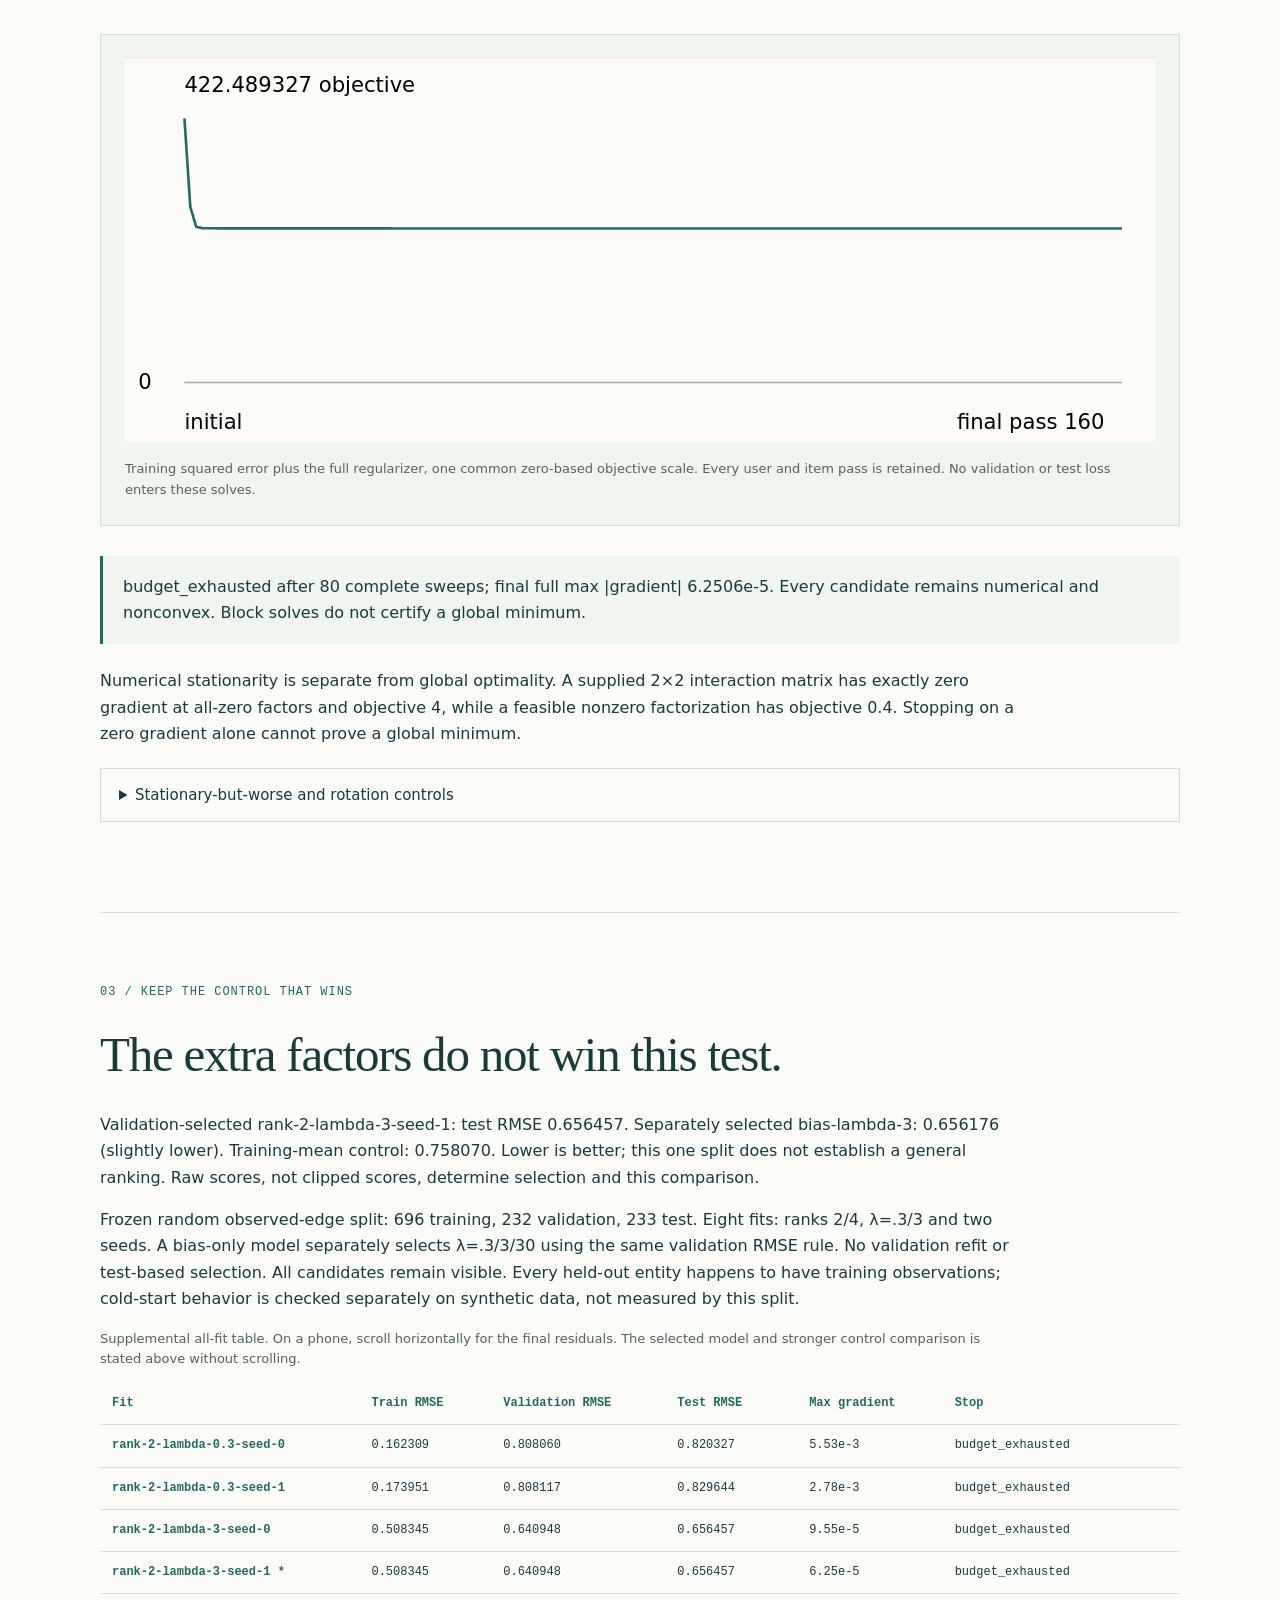
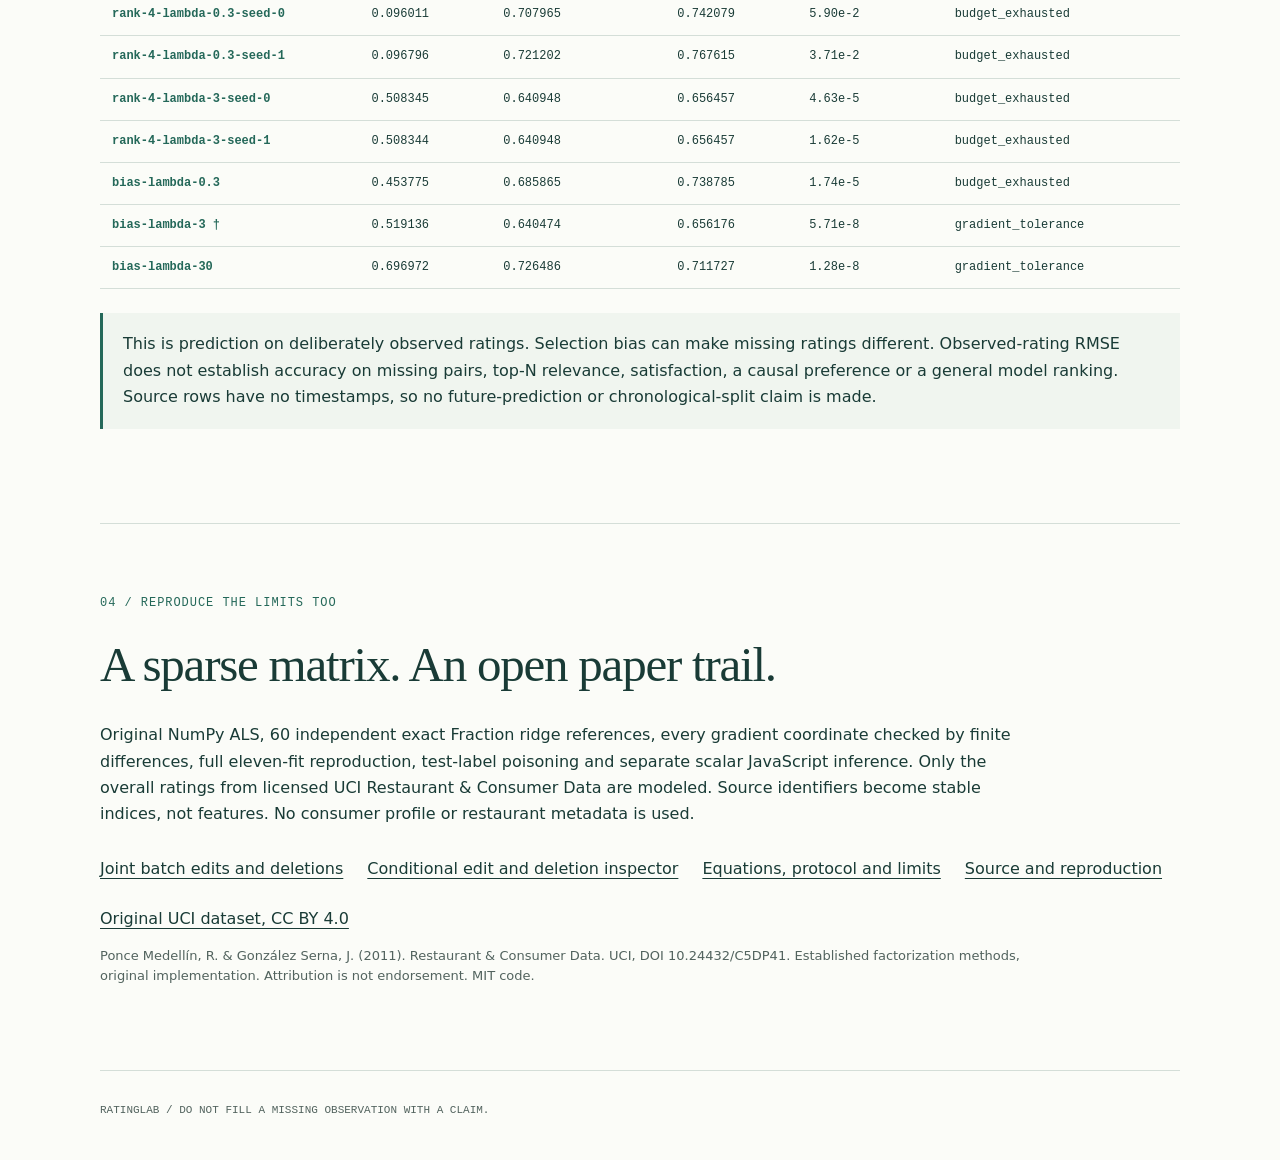
==== commit be06538c: "Link joint batch inspector from original experiment" ====
--- a/docs/index.html
+++ b/docs/index.html
@@ -2,4 +2,4 @@
 <section><p class="eyebrow">01 / A SCORE WITH VISIBLE TERMS</p><h2>Mean. Two biases. One dot product.</h2><div class="controls"><label>Fixed fit<select id="model"></select></label><label>Indexed user<select id="user"></select></label><label>Indexed item<select id="item"></select></label><button id="reset">Reset test example</button></div><p id="pair-state"></p><div class="stats"><div><strong id="score"></strong><span>Raw predicted rating, not clipped</span></div><div><strong id="observed"></strong><span>Recorded rating, if any</span></div><div><strong id="range"></strong><span>Clipped to [0,2], display only</span></div></div><div id="terms" class="terms"></div><p id="error" role="alert"></p><h3>Same predictions. Different coordinate contributions.</h3><label>Orthogonal rotation of the first two factor coordinates, degrees<input id="rotation" type="range" min="0" max="90" step="1" value="0"></label><label>Exact angle entry<input id="angle" type="number" min="0" max="90" step="1" value="0"></label><p id="rotation-state"></p><aside>The shared orthogonal rotation preserves every user-item dot product and the regularizer. Individual coordinate products can change. They are algebraic terms, not identified tastes, semantic attributes or causal importance. Bias-only models have no factor rotation.</aside><p id="row-summary" class="chart-summary"></p><figure><svg id="row" viewBox="0 0 780 180" role="img" aria-label="Selected user's 130 item scores and observed rating markers"></svg><figcaption>All 130 item predictions for this user on the same [0,2] display color scale. Out-of-range raw values saturate the color only. Bottom dots mark recorded ratings, including zero. Empty markers stay missing, not bad. No ranked recommendation list is claimed.</figcaption></figure><details><summary>Full current score witness</summary><pre id="witness"></pre></details><div class="controls"><button id="copy">Copy inference JSON</button><button id="download">Download JSON</button></div><p id="copy-status" aria-live="polite"></p></section>
 <section><p class="eyebrow">02 / A QUADRATIC BLOCK IS NOT THE WHOLE PROBLEM</p><h2>Solve a block. Audit the residual.</h2><p>With the opposite factors fixed, jointly fit this entity's bias and factor row by (AᵀA + λI)θ = Aᵀt. λ penalizes every bias and factor once in the global sum-squared objective, not once per observation. All block objectives decrease within numerical tolerance.</p><label>Entity block<select id="side"><option value="user">Selected user</option><option value="item">Selected item</option></select></label><p id="normal-state"></p><details><summary>Normal matrix, right-hand side, current point and gradient</summary><pre id="normal"></pre></details><p id="history-summary" class="chart-summary"></p><figure><svg id="history" viewBox="0 0 780 290" role="img" aria-label="Full training objective after every user and item pass"></svg><figcaption>Training squared error plus the full regularizer, one common zero-based objective scale. Every user and item pass is retained. No validation or test loss enters these solves.</figcaption></figure><aside id="status"></aside><p>Numerical stationarity is separate from global optimality. A supplied 2×2 interaction matrix has exactly zero gradient at all-zero factors and objective 4, while a feasible nonzero factorization has objective 0.4. Stopping on a zero gradient alone cannot prove a global minimum.</p><details><summary>Stationary-but-worse and rotation controls</summary><pre id="controls"></pre></details></section>
 <section><p class="eyebrow">03 / KEEP THE CONTROL THAT WINS</p><h2>The extra factors do not win this test.</h2><p id="comparison"></p><p>Frozen random observed-edge split: 696 training, 232 validation, 233 test. Eight fits: ranks 2/4, λ=.3/3 and two seeds. A bias-only model separately selects λ=.3/3/30 using the same validation RMSE rule. No validation refit or test-based selection. All candidates remain visible. Every held-out entity happens to have training observations; cold-start behavior is checked separately on synthetic data, not measured by this split.</p><p class="caption">Supplemental all-fit table. On a phone, scroll horizontally for the final residuals. The selected model and stronger control comparison is stated above without scrolling.</p><div class="table-wrap" tabindex="0" role="region" aria-label="All eleven fits, horizontally scrollable"><table><thead><tr><th>Fit</th><th>Train RMSE</th><th>Validation RMSE</th><th>Test RMSE</th><th>Max gradient</th><th>Stop</th></tr></thead><tbody id="results"></tbody></table></div><aside>This is prediction on deliberately observed ratings. Selection bias can make missing ratings different. Observed-rating RMSE does not establish accuracy on missing pairs, top-N relevance, satisfaction, a causal preference or a general model ranking. Source rows have no timestamps, so no future-prediction or chronological-split claim is made.</aside></section>
-<section><p class="eyebrow">04 / REPRODUCE THE LIMITS TOO</p><h2>A sparse matrix. An open paper trail.</h2><p>Original NumPy ALS, 60 independent exact Fraction ridge references, every gradient coordinate checked by finite differences, full eleven-fit reproduction, test-label poisoning and separate scalar JavaScript inference. Only the overall ratings from licensed UCI Restaurant & Consumer Data are modeled. Source identifiers become stable indices, not features. No consumer profile or restaurant metadata is used.</p><nav><a href="influence.html">Conditional edit and deletion inspector</a><a href="https://github.com/midya8/ratinglab/blob/main/METHOD.md">Equations, protocol and limits</a><a href="https://github.com/midya8/ratinglab">Source and reproduction</a><a href="https://archive.ics.uci.edu/dataset/232/restaurant+consumer+data">Original UCI dataset, CC BY 4.0</a></nav><p class="caption">Ponce Medellín, R. & González Serna, J. (2011). Restaurant & Consumer Data. UCI, DOI 10.24432/C5DP41. Established factorization methods, original implementation. Attribution is not endorsement. MIT code.</p></section></main><footer>RATINGLAB / DO NOT FILL A MISSING OBSERVATION WITH A CLAIM.</footer><script src="data.js"></script><script src="inference.js"></script><script src="app.js"></script></body></html>
+<section><p class="eyebrow">04 / REPRODUCE THE LIMITS TOO</p><h2>A sparse matrix. An open paper trail.</h2><p>Original NumPy ALS, 60 independent exact Fraction ridge references, every gradient coordinate checked by finite differences, full eleven-fit reproduction, test-label poisoning and separate scalar JavaScript inference. Only the overall ratings from licensed UCI Restaurant & Consumer Data are modeled. Source identifiers become stable indices, not features. No consumer profile or restaurant metadata is used.</p><nav><a href="batch.html">Joint batch edits and deletions</a><a href="influence.html">Conditional edit and deletion inspector</a><a href="https://github.com/midya8/ratinglab/blob/main/METHOD.md">Equations, protocol and limits</a><a href="https://github.com/midya8/ratinglab">Source and reproduction</a><a href="https://archive.ics.uci.edu/dataset/232/restaurant+consumer+data">Original UCI dataset, CC BY 4.0</a></nav><p class="caption">Ponce Medellín, R. & González Serna, J. (2011). Restaurant & Consumer Data. UCI, DOI 10.24432/C5DP41. Established factorization methods, original implementation. Attribution is not endorsement. MIT code.</p></section></main><footer>RATINGLAB / DO NOT FILL A MISSING OBSERVATION WITH A CLAIM.</footer><script src="data.js"></script><script src="inference.js"></script><script src="app.js"></script></body></html>
